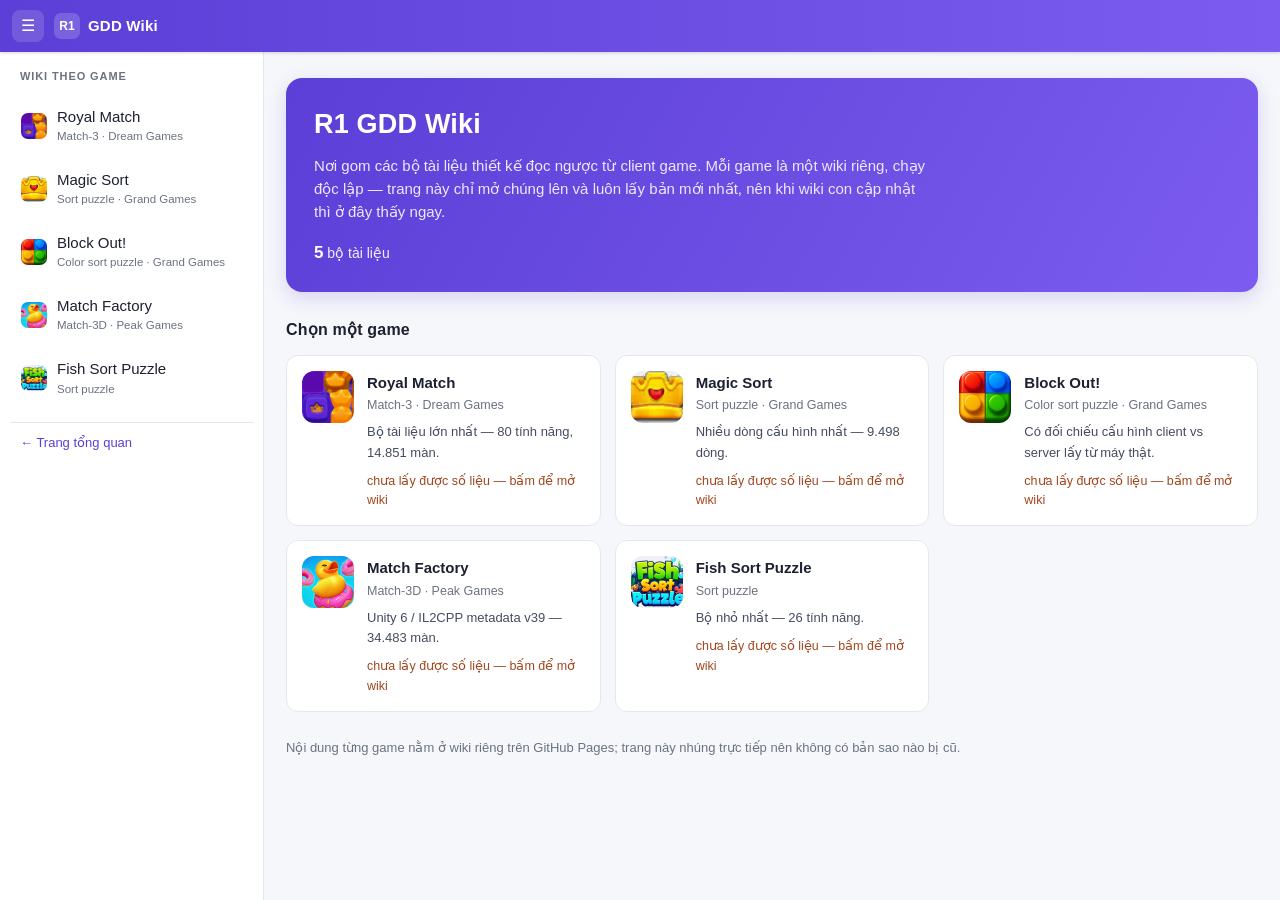
==== index.html @ c500f958 "1" ====
<!DOCTYPE html>
<html lang="vi">
<head>
<meta charset="utf-8">
<meta name="viewport" content="width=device-width, initial-scale=1">
<title>R1 GDD Wiki</title>
<link rel="stylesheet" href="assets/style.css">
<link rel="icon" href="assets/img/royalmatch.png">
</head>
<body>

<header class="topbar">
  <button class="icon-btn" id="toggle" aria-label="Thu gọn menu" title="Thu gọn menu (Ctrl+B)">☰</button>
  <a class="brand" href="#" data-home><span class="brand-mark">R1</span><span class="brand-t">GDD Wiki</span></a>

  <div class="crumb" id="crumb"></div>

  <div class="spacer"></div>
  <button class="icon-btn" id="reload" title="Tải lại trang đang xem" hidden>⟳</button>
  <a class="icon-btn" id="openNew" title="Mở trong tab mới" target="_blank" rel="noopener" hidden>↗</a>
</header>

<div class="layout" id="layout">
  <aside class="sidebar" id="sidebar">
    <div class="side-title">Wiki theo game</div>
    <nav id="nav"></nav>
    <div class="side-foot">
      <a href="#" data-home>← Trang tổng quan</a>
    </div>
  </aside>

  <main class="content">
    <!-- Trang tổng quan -->
    <section id="home" class="home">
      <div class="hero">
        <div>
          <h1>R1 GDD Wiki</h1>
          <p class="lede">Nơi gom các bộ tài liệu thiết kế đọc ngược từ client game. Mỗi game là một
          wiki riêng, chạy độc lập — trang này chỉ mở chúng lên và luôn lấy bản mới nhất, nên khi
          wiki con cập nhật thì ở đây thấy ngay.</p>
          <div class="hero-stats" id="heroStats"><span class="muted">Đang lấy số liệu…</span></div>
        </div>
      </div>
      <h2 class="sec">Chọn một game</h2>
      <div class="cards" id="cards"></div>
      <p class="foot">Nội dung từng game nằm ở wiki riêng trên GitHub Pages; trang này nhúng trực tiếp
      nên không có bản sao nào bị cũ.</p>
    </section>

    <!-- Khung xem wiki con -->
    <section id="viewer" class="viewer" hidden>
      <div class="vstate" id="vstate" hidden></div>
      <iframe id="frame" title="Nội dung wiki" referrerpolicy="no-referrer-when-downgrade"></iframe>
    </section>
  </main>
</div>

<script src="assets/app.js"></script>
</body>
</html>
---- assets/style.css ----
/* R1 GDD Wiki — trang tong hop cac wiki con */
:root{
  --bg:#f6f7fb; --panel:#fff; --ink:#1c2030; --muted:#6b7280; --line:#e4e7ef;
  --brand:#5b3fd6; --brand-2:#7c5cf0; --brand-ink:#fff;
  --side-w:264px; --top-h:52px; --radius:12px;
}
*{box-sizing:border-box}
/* Bat buoc: cac lop duoi day co dat display (flex/grid/inline-grid), ma display trong CSS
   thang thuoc tinh hidden cua HTML. Khong co dong nay thi #viewer va cac nut van hien. */
[hidden]{display:none !important}
html,body{height:100%}
body{
  margin:0; background:var(--bg); color:var(--ink);
  font:15px/1.55 -apple-system,BlinkMacSystemFont,"Segoe UI",Roboto,"Helvetica Neue",Arial,sans-serif;
}
a{color:var(--brand); text-decoration:none}
a:hover{text-decoration:underline}
.muted{color:var(--muted)}

/* ---------- thanh tren ---------- */
.topbar{
  position:fixed; inset:0 0 auto 0; height:var(--top-h); z-index:20;
  display:flex; align-items:center; gap:10px; padding:0 12px;
  background:linear-gradient(90deg,var(--brand),var(--brand-2)); color:var(--brand-ink);
  box-shadow:0 1px 3px rgba(20,20,60,.18);
}
.brand{display:flex; align-items:center; gap:8px; color:#fff; font-weight:650; letter-spacing:.2px}
.brand:hover{text-decoration:none; opacity:.92}
.brand-mark{
  display:inline-grid; place-items:center; width:26px; height:26px; border-radius:7px;
  background:rgba(255,255,255,.18); font-size:12px; font-weight:800;
}
.icon-btn{
  display:inline-grid; place-items:center; min-width:32px; height:32px; padding:0 8px;
  border:0; border-radius:8px; cursor:pointer; font-size:16px; line-height:1;
  background:rgba(255,255,255,.14); color:#fff;
}
.icon-btn:hover{background:rgba(255,255,255,.26); text-decoration:none}
.spacer{flex:1}
.crumb{
  display:flex; align-items:center; gap:8px; min-width:0;
  padding-left:6px; border-left:1px solid rgba(255,255,255,.28);
  color:#fff; font-size:14px;
}
.crumb img{width:20px; height:20px; border-radius:5px; object-fit:cover; background:#fff3}
.crumb b{font-weight:650; white-space:nowrap; overflow:hidden; text-overflow:ellipsis}

/* ---------- bo cuc ---------- */
.layout{display:flex; height:100%; padding-top:var(--top-h)}
.sidebar{
  width:var(--side-w); flex:0 0 var(--side-w); background:var(--panel);
  border-right:1px solid var(--line); overflow:auto; padding:14px 10px 18px;
  transition:width .18s ease, flex-basis .18s ease, padding .18s ease;
}
body.collapsed .sidebar{width:0; flex-basis:0; padding-left:0; padding-right:0; overflow:hidden; border-right:0}
.side-title{
  font-size:11px; font-weight:700; letter-spacing:.9px; text-transform:uppercase;
  color:var(--muted); padding:2px 10px 10px;
}
#nav{display:flex; flex-direction:column; gap:2px}
.nav-item{
  display:flex; align-items:center; gap:10px; padding:9px 10px; border-radius:10px;
  color:var(--ink); cursor:pointer; border:1px solid transparent;
}
.nav-item:hover{background:#f1f2f9; text-decoration:none}
.nav-item.cur{background:#efe9ff; border-color:#d9ccff; font-weight:620}
.nav-item img{width:26px; height:26px; border-radius:7px; object-fit:cover; flex:0 0 26px; background:#eef0f6}
.nav-item .n{display:flex; flex-direction:column; min-width:0}
.nav-item .n b{font-weight:inherit; white-space:nowrap; overflow:hidden; text-overflow:ellipsis}
.nav-item .n small{color:var(--muted); font-size:11.5px}
.side-foot{margin-top:14px; padding:10px; border-top:1px solid var(--line); font-size:13px}

.content{flex:1; min-width:0; position:relative; overflow:auto}

/* ---------- trang tong quan ---------- */
.home{max-width:1080px; margin:0 auto; padding:26px 22px 40px}
.hero{
  background:linear-gradient(120deg,var(--brand),var(--brand-2)); color:#fff;
  border-radius:16px; padding:26px 28px; box-shadow:0 6px 20px rgba(80,50,200,.18);
}
.hero h1{margin:0 0 8px; font-size:27px; letter-spacing:.2px}
.lede{margin:0; max-width:74ch; color:#ece9ff}
.hero-stats{display:flex; flex-wrap:wrap; gap:8px 18px; margin-top:16px; font-size:14px; color:#f2efff}
.hero-stats b{font-size:17px; color:#fff}
.hero-stats .muted{color:#e8e3ff; opacity:.85}

.sec{margin:26px 0 12px; font-size:16px; letter-spacing:.2px}
.cards{display:grid; grid-template-columns:repeat(auto-fill,minmax(310px,1fr)); gap:14px}
.card{
  display:flex; gap:13px; padding:15px; background:var(--panel); border:1px solid var(--line);
  border-radius:var(--radius); color:var(--ink); cursor:pointer;
  transition:transform .12s ease, box-shadow .12s ease, border-color .12s ease;
}
.card:hover{transform:translateY(-2px); box-shadow:0 8px 20px rgba(28,32,48,.10); border-color:#d6d9e6; text-decoration:none}
.card img{width:52px; height:52px; border-radius:12px; object-fit:cover; flex:0 0 52px; background:#eef0f6}
.card .c-t{font-weight:660; margin-bottom:2px}
.card .c-s{color:var(--muted); font-size:12.5px; margin-bottom:7px}
.card .c-n{font-size:13px; color:#454b60}
.card .c-stats{display:flex; flex-wrap:wrap; gap:4px 12px; margin-top:9px; font-size:12.5px; color:var(--muted)}
.card .c-stats b{color:var(--ink)}
.card .c-stats.err{color:#a1471f}
.foot{margin-top:26px; color:var(--muted); font-size:13px}

/* ---------- khung xem ---------- */
.viewer{position:absolute; inset:0; display:flex}
#frame{flex:1; width:100%; height:100%; border:0; background:#fff}
.vstate{
  position:absolute; inset:0; display:grid; place-content:center; gap:10px; text-align:center;
  padding:30px; background:var(--bg); z-index:2;
}
.vstate h3{margin:0; font-size:17px}
.vstate p{margin:0; color:var(--muted); max-width:56ch}
.spin{
  width:26px; height:26px; margin:0 auto; border-radius:50%;
  border:3px solid #ddd8f6; border-top-color:var(--brand); animation:sp .8s linear infinite;
}
@keyframes sp{to{transform:rotate(360deg)}}
.btn{
  display:inline-block; padding:8px 14px; border-radius:9px; background:var(--brand); color:#fff;
  font-size:14px; border:0; cursor:pointer;
}
.btn:hover{background:var(--brand-2); text-decoration:none}

/* ---------- man hinh hep ---------- */
@media (max-width:820px){
  :root{--side-w:230px}
  .sidebar{position:fixed; top:var(--top-h); bottom:0; left:0; z-index:15; box-shadow:2px 0 14px rgba(20,20,60,.12)}
  body.collapsed .sidebar{box-shadow:none}
  .crumb{border-left:0}
  .home{padding:18px 14px 30px}
  .hero{padding:20px}
  .hero h1{font-size:22px}
}
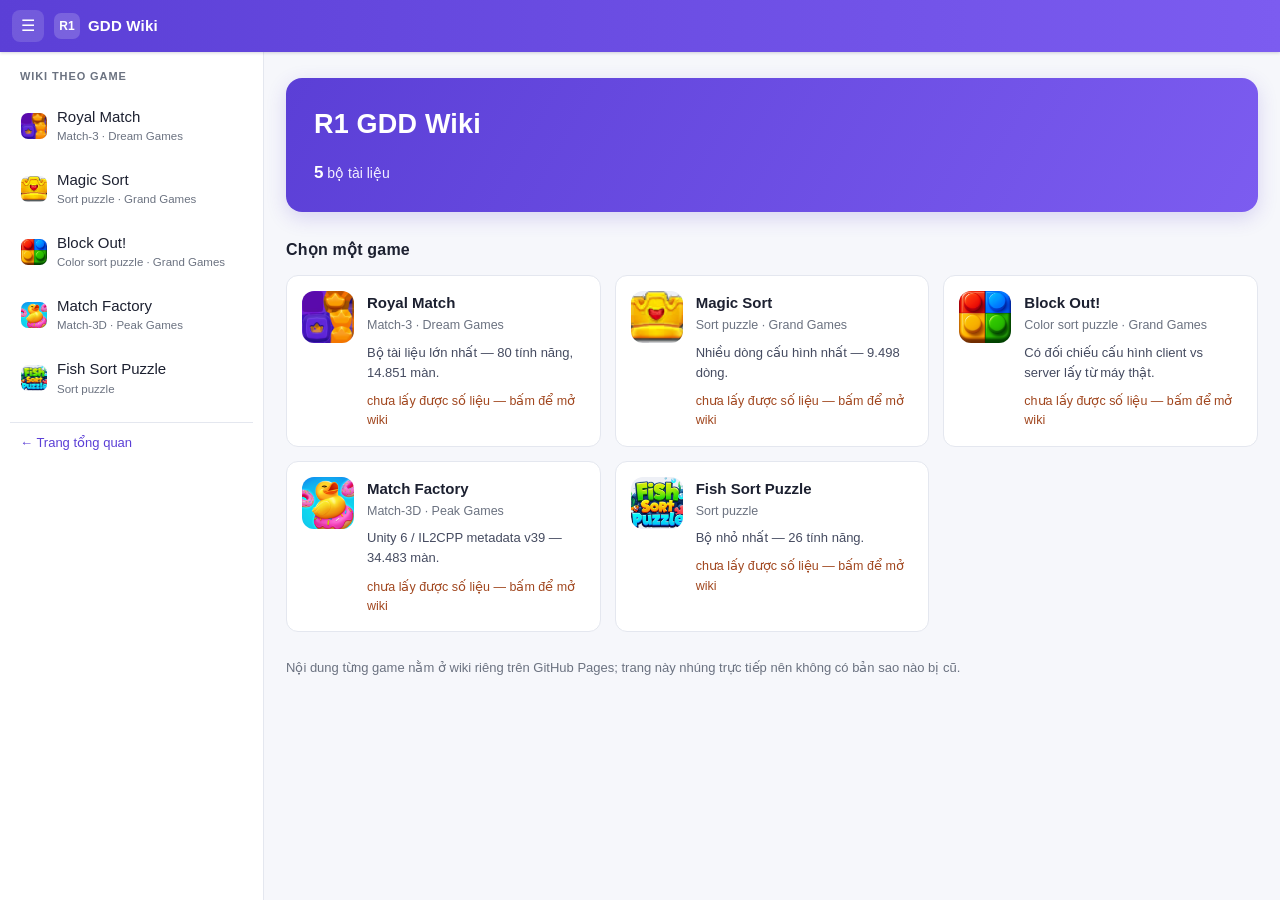
==== commit a6f55aac: "1" ====
--- a/index.html
+++ b/index.html
@@ -35,9 +35,6 @@
       <div class="hero">
         <div>
           <h1>R1 GDD Wiki</h1>
-          <p class="lede">Nơi gom các bộ tài liệu thiết kế đọc ngược từ client game. Mỗi game là một
-          wiki riêng, chạy độc lập — trang này chỉ mở chúng lên và luôn lấy bản mới nhất, nên khi
-          wiki con cập nhật thì ở đây thấy ngay.</p>
           <div class="hero-stats" id="heroStats"><span class="muted">Đang lấy số liệu…</span></div>
         </div>
       </div>
--- a/assets/style.css
+++ b/assets/style.css
@@ -78,9 +78,8 @@
   background:linear-gradient(120deg,var(--brand),var(--brand-2)); color:#fff;
   border-radius:16px; padding:26px 28px; box-shadow:0 6px 20px rgba(80,50,200,.18);
 }
-.hero h1{margin:0 0 8px; font-size:27px; letter-spacing:.2px}
-.lede{margin:0; max-width:74ch; color:#ece9ff}
-.hero-stats{display:flex; flex-wrap:wrap; gap:8px 18px; margin-top:16px; font-size:14px; color:#f2efff}
+.hero h1{margin:0; font-size:27px; letter-spacing:.2px}
+.hero-stats{display:flex; flex-wrap:wrap; gap:8px 18px; margin-top:14px; font-size:14px; color:#f2efff}
 .hero-stats b{font-size:17px; color:#fff}
 .hero-stats .muted{color:#e8e3ff; opacity:.85}
 
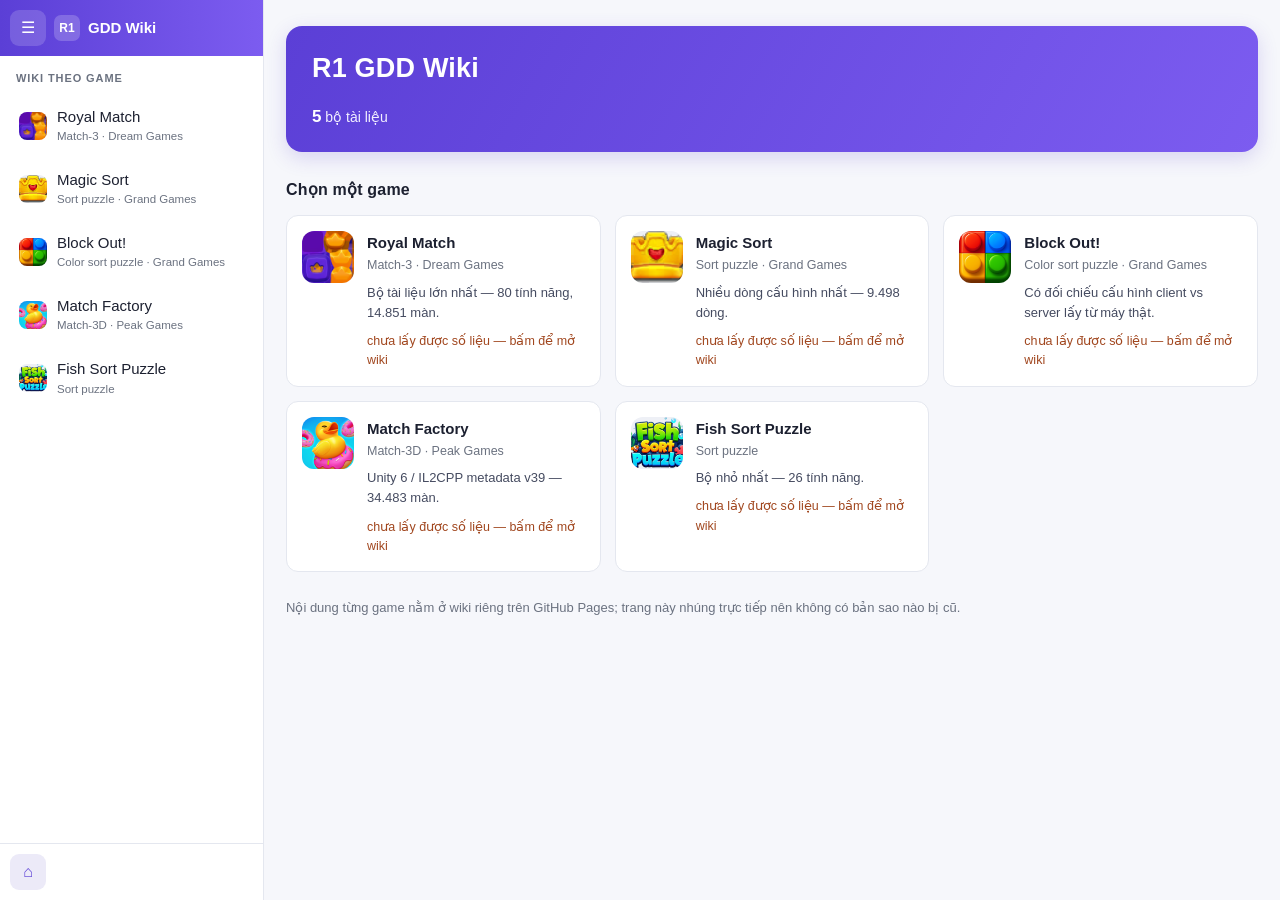
==== commit c7a1454c: "1" ====
--- a/index.html
+++ b/index.html
@@ -9,23 +9,25 @@
 </head>
 <body>
 
-<header class="topbar">
-  <button class="icon-btn" id="toggle" aria-label="Thu gọn menu" title="Thu gọn menu (Ctrl+B)">☰</button>
-  <a class="brand" href="#" data-home><span class="brand-mark">R1</span><span class="brand-t">GDD Wiki</span></a>
+<div class="layout" id="layout">
 
-  <div class="crumb" id="crumb"></div>
+  <aside class="sidebar" id="sidebar">
+    <div class="side-head">
+      <button class="icon-btn" id="toggle" aria-label="Thu gọn menu" title="Thu gọn menu (Ctrl+B)">☰</button>
+      <a class="brand" href="#" data-home title="Trang tổng quan">
+        <span class="brand-mark">R1</span><span class="brand-t">GDD Wiki</span>
+      </a>
+    </div>
 
-  <div class="spacer"></div>
-  <button class="icon-btn" id="reload" title="Tải lại trang đang xem" hidden>⟳</button>
-  <a class="icon-btn" id="openNew" title="Mở trong tab mới" target="_blank" rel="noopener" hidden>↗</a>
-</header>
-
-<div class="layout" id="layout">
-  <aside class="sidebar" id="sidebar">
     <div class="side-title">Wiki theo game</div>
     <nav id="nav"></nav>
+
     <div class="side-foot">
-      <a href="#" data-home>← Trang tổng quan</a>
+      <a class="icon-btn" href="#" data-home title="Trang tổng quan" aria-label="Trang tổng quan">⌂</a>
+      <span class="acts" id="acts" hidden>
+        <button class="icon-btn" id="reload" title="Tải lại trang đang xem">⟳</button>
+        <a class="icon-btn" id="openNew" title="Mở trong tab mới" target="_blank" rel="noopener">↗</a>
+      </span>
     </div>
   </aside>
 
@@ -50,6 +52,7 @@
       <iframe id="frame" title="Nội dung wiki" referrerpolicy="no-referrer-when-downgrade"></iframe>
     </section>
   </main>
+
 </div>
 
 <script src="assets/app.js"></script>
--- a/assets/style.css
+++ b/assets/style.css
@@ -1,82 +1,93 @@
-/* R1 GDD Wiki — trang tong hop cac wiki con */
+/* R1 GDD Wiki — trang tong hop cac wiki con.
+   Khong co thanh tren: moi thu dồn vao menu trai de noi dung game chiem tron chieu cao. */
 :root{
   --bg:#f6f7fb; --panel:#fff; --ink:#1c2030; --muted:#6b7280; --line:#e4e7ef;
-  --brand:#5b3fd6; --brand-2:#7c5cf0; --brand-ink:#fff;
-  --side-w:264px; --top-h:52px; --radius:12px;
+  --brand:#5b3fd6; --brand-2:#7c5cf0;
+  --side-w:264px; --rail-w:56px; --radius:12px;
 }
 *{box-sizing:border-box}
-/* Bat buoc: cac lop duoi day co dat display (flex/grid/inline-grid), ma display trong CSS
-   thang thuoc tinh hidden cua HTML. Khong co dong nay thi #viewer va cac nut van hien. */
+/* Bat buoc: nhieu lop duoi day co dat display (flex/grid), ma display trong CSS thang
+   thuoc tinh hidden cua HTML. Khong co dong nay thi #viewer va cac nut van hien. */
 [hidden]{display:none !important}
 html,body{height:100%}
 body{
-  margin:0; background:var(--bg); color:var(--ink);
+  margin:0; overflow:hidden; background:var(--bg); color:var(--ink);
   font:15px/1.55 -apple-system,BlinkMacSystemFont,"Segoe UI",Roboto,"Helvetica Neue",Arial,sans-serif;
 }
 a{color:var(--brand); text-decoration:none}
 a:hover{text-decoration:underline}
 .muted{color:var(--muted)}
 
-/* ---------- thanh tren ---------- */
-.topbar{
-  position:fixed; inset:0 0 auto 0; height:var(--top-h); z-index:20;
-  display:flex; align-items:center; gap:10px; padding:0 12px;
-  background:linear-gradient(90deg,var(--brand),var(--brand-2)); color:var(--brand-ink);
-  box-shadow:0 1px 3px rgba(20,20,60,.18);
+/* ---------- bo cuc: chi hai cot, cao tron man hinh ---------- */
+.layout{display:flex; height:100vh; height:100dvh}
+
+.sidebar{
+  width:var(--side-w); flex:0 0 var(--side-w);
+  display:flex; flex-direction:column; min-height:0;
+  background:var(--panel); border-right:1px solid var(--line);
+  transition:width .18s ease, flex-basis .18s ease;
 }
-.brand{display:flex; align-items:center; gap:8px; color:#fff; font-weight:650; letter-spacing:.2px}
+body.collapsed .sidebar{width:var(--rail-w); flex-basis:var(--rail-w)}
+
+/* dau menu: nut thu gon + ten trang */
+.side-head{
+  display:flex; align-items:center; gap:8px; padding:10px;
+  background:linear-gradient(90deg,var(--brand),var(--brand-2));
+}
+.icon-btn{
+  display:inline-grid; place-items:center; flex:0 0 36px; width:36px; height:36px;
+  border:0; border-radius:9px; cursor:pointer; font-size:16px; line-height:1;
+  background:rgba(255,255,255,.16); color:#fff; text-decoration:none;
+}
+.icon-btn:hover{background:rgba(255,255,255,.3); text-decoration:none}
+.brand{display:flex; align-items:center; gap:8px; min-width:0; color:#fff; font-weight:650}
 .brand:hover{text-decoration:none; opacity:.92}
 .brand-mark{
-  display:inline-grid; place-items:center; width:26px; height:26px; border-radius:7px;
-  background:rgba(255,255,255,.18); font-size:12px; font-weight:800;
+  display:inline-grid; place-items:center; flex:0 0 26px; width:26px; height:26px;
+  border-radius:7px; background:rgba(255,255,255,.2); font-size:12px; font-weight:800;
 }
-.icon-btn{
-  display:inline-grid; place-items:center; min-width:32px; height:32px; padding:0 8px;
-  border:0; border-radius:8px; cursor:pointer; font-size:16px; line-height:1;
-  background:rgba(255,255,255,.14); color:#fff;
-}
-.icon-btn:hover{background:rgba(255,255,255,.26); text-decoration:none}
-.spacer{flex:1}
-.crumb{
-  display:flex; align-items:center; gap:8px; min-width:0;
-  padding-left:6px; border-left:1px solid rgba(255,255,255,.28);
-  color:#fff; font-size:14px;
-}
-.crumb img{width:20px; height:20px; border-radius:5px; object-fit:cover; background:#fff3}
-.crumb b{font-weight:650; white-space:nowrap; overflow:hidden; text-overflow:ellipsis}
+.brand-t{white-space:nowrap; overflow:hidden; text-overflow:ellipsis}
+body.collapsed .side-head{flex-direction:column; padding:10px 8px; gap:8px}
+body.collapsed .brand-t{display:none}
 
-/* ---------- bo cuc ---------- */
-.layout{display:flex; height:100%; padding-top:var(--top-h)}
-.sidebar{
-  width:var(--side-w); flex:0 0 var(--side-w); background:var(--panel);
-  border-right:1px solid var(--line); overflow:auto; padding:14px 10px 18px;
-  transition:width .18s ease, flex-basis .18s ease, padding .18s ease;
-}
-body.collapsed .sidebar{width:0; flex-basis:0; padding-left:0; padding-right:0; overflow:hidden; border-right:0}
 .side-title{
   font-size:11px; font-weight:700; letter-spacing:.9px; text-transform:uppercase;
-  color:var(--muted); padding:2px 10px 10px;
+  color:var(--muted); padding:14px 16px 8px;
 }
-#nav{display:flex; flex-direction:column; gap:2px}
+body.collapsed .side-title{display:none}
+
+/* danh sach game — phan duy nhat duoc cuon */
+#nav{flex:1 1 auto; min-height:0; overflow-y:auto; overflow-x:hidden; padding:0 8px 10px; display:flex; flex-direction:column; gap:2px}
+body.collapsed #nav{padding:10px 6px; align-items:center}
 .nav-item{
   display:flex; align-items:center; gap:10px; padding:9px 10px; border-radius:10px;
   color:var(--ink); cursor:pointer; border:1px solid transparent;
 }
 .nav-item:hover{background:#f1f2f9; text-decoration:none}
 .nav-item.cur{background:#efe9ff; border-color:#d9ccff; font-weight:620}
-.nav-item img{width:26px; height:26px; border-radius:7px; object-fit:cover; flex:0 0 26px; background:#eef0f6}
+.nav-item img{width:28px; height:28px; border-radius:8px; object-fit:cover; flex:0 0 28px; background:#eef0f6}
 .nav-item .n{display:flex; flex-direction:column; min-width:0}
 .nav-item .n b{font-weight:inherit; white-space:nowrap; overflow:hidden; text-overflow:ellipsis}
-.nav-item .n small{color:var(--muted); font-size:11.5px}
-.side-foot{margin-top:14px; padding:10px; border-top:1px solid var(--line); font-size:13px}
+.nav-item .n small{color:var(--muted); font-size:11.5px; white-space:nowrap; overflow:hidden; text-overflow:ellipsis}
+body.collapsed .nav-item{padding:6px; gap:0; justify-content:center; width:44px}
+body.collapsed .nav-item .n{display:none}
 
-.content{flex:1; min-width:0; position:relative; overflow:auto}
+/* chan menu: toan nut icon — ve trang tong quan, tai lai, mo tab rieng */
+.side-foot{border-top:1px solid var(--line); padding:10px; display:flex; gap:8px}
+.side-foot .icon-btn{background:#eceaf8; color:var(--brand)}
+.side-foot .icon-btn:hover{background:#ded9f6}
+.acts{display:flex; gap:8px}
+body.collapsed .side-foot{padding:8px; flex-direction:column; align-items:center}
+body.collapsed .acts{flex-direction:column}
 
-/* ---------- trang tong quan ---------- */
+/* ---------- vung noi dung ---------- */
+.content{flex:1 1 auto; min-width:0; position:relative; overflow:auto}
+
+/* trang tong quan */
 .home{max-width:1080px; margin:0 auto; padding:26px 22px 40px}
 .hero{
   background:linear-gradient(120deg,var(--brand),var(--brand-2)); color:#fff;
-  border-radius:16px; padding:26px 28px; box-shadow:0 6px 20px rgba(80,50,200,.18);
+  border-radius:16px; padding:22px 26px; box-shadow:0 6px 20px rgba(80,50,200,.18);
 }
 .hero h1{margin:0; font-size:27px; letter-spacing:.2px}
 .hero-stats{display:flex; flex-wrap:wrap; gap:8px 18px; margin-top:14px; font-size:14px; color:#f2efff}
@@ -100,9 +111,9 @@
 .card .c-stats.err{color:#a1471f}
 .foot{margin-top:26px; color:var(--muted); font-size:13px}
 
-/* ---------- khung xem ---------- */
+/* khung xem wiki con — chiem tron chieu cao */
 .viewer{position:absolute; inset:0; display:flex}
-#frame{flex:1; width:100%; height:100%; border:0; background:#fff}
+#frame{flex:1; width:100%; height:100%; border:0; background:#fff; display:block}
 .vstate{
   position:absolute; inset:0; display:grid; place-content:center; gap:10px; text-align:center;
   padding:30px; background:var(--bg); z-index:2;
@@ -114,19 +125,13 @@
   border:3px solid #ddd8f6; border-top-color:var(--brand); animation:sp .8s linear infinite;
 }
 @keyframes sp{to{transform:rotate(360deg)}}
-.btn{
-  display:inline-block; padding:8px 14px; border-radius:9px; background:var(--brand); color:#fff;
-  font-size:14px; border:0; cursor:pointer;
-}
+.btn{display:inline-block; padding:8px 14px; border-radius:9px; background:var(--brand); color:#fff; font-size:14px; border:0; cursor:pointer}
 .btn:hover{background:var(--brand-2); text-decoration:none}
 
 /* ---------- man hinh hep ---------- */
 @media (max-width:820px){
-  :root{--side-w:230px}
-  .sidebar{position:fixed; top:var(--top-h); bottom:0; left:0; z-index:15; box-shadow:2px 0 14px rgba(20,20,60,.12)}
-  body.collapsed .sidebar{box-shadow:none}
-  .crumb{border-left:0}
+  :root{--side-w:230px; --rail-w:50px}
   .home{padding:18px 14px 30px}
-  .hero{padding:20px}
+  .hero{padding:18px}
   .hero h1{font-size:22px}
 }
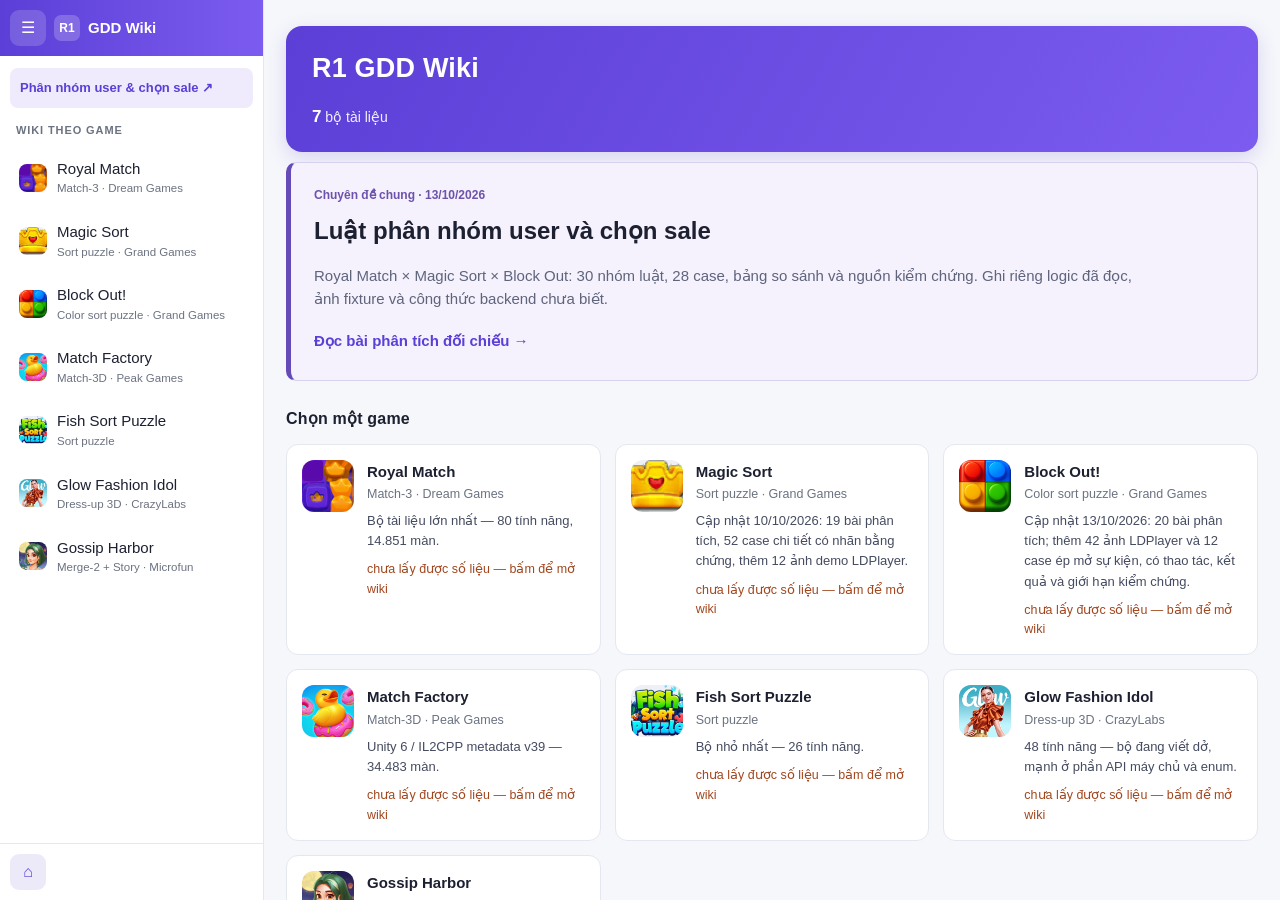
==== commit f35a4a68: "Add evidence-led segmentation and sale comparison for three games" ====
--- a/index.html
+++ b/index.html
@@ -19,6 +19,7 @@
       </a>
     </div>
 
+    <a class="cross-nav" href="analysis/user-segmentation-sale-rules.html" title="Luật phân nhóm user và chọn sale">Phân nhóm user &amp; chọn sale ↗</a>
     <div class="side-title">Wiki theo game</div>
     <nav id="nav"></nav>
 
@@ -40,6 +41,7 @@
           <div class="hero-stats" id="heroStats"><span class="muted">Đang lấy số liệu…</span></div>
         </div>
       </div>
+      <section class="cross-report" id="cross-segmentation"><div class="eyebrow">Chuyên đề chung · 13/10/2026</div><h2>Luật phân nhóm user và chọn sale</h2><p>Royal Match × Magic Sort × Block Out: 30 nhóm luật, 28 case, bảng so sánh và nguồn kiểm chứng. Ghi riêng logic đã đọc, ảnh fixture và công thức backend chưa biết.</p><a href="analysis/user-segmentation-sale-rules.html">Đọc bài phân tích đối chiếu →</a></section>
       <h2 class="sec">Chọn một game</h2>
       <div class="cards" id="cards"></div>
       <p class="foot">Nội dung từng game nằm ở wiki riêng trên GitHub Pages; trang này nhúng trực tiếp
--- a/assets/style.css
+++ b/assets/style.css
@@ -135,3 +135,6 @@
   .hero{padding:18px}
   .hero h1{font-size:22px}
 }
+
+/* Comparative research article entry. */
+.cross-report{margin:10px 0 26px;padding:23px;border:1px solid #d8d0ee;border-left:5px solid #654bb8;border-radius:10px;background:#f5f1fd}.cross-report h2{margin:7px 0;font-size:24px}.cross-report p{max-width:820px;color:#5e647c}.cross-report .eyebrow{font-size:12px;font-weight:700;color:#6d52ac}.cross-report>a{display:inline-block;font-weight:700;margin:4px 0}.cross-nav{display:block;margin:12px 10px 0;padding:10px;border-radius:8px;background:#f0ebfc;font-size:13px;font-weight:650}body.collapsed .cross-nav{display:none}
